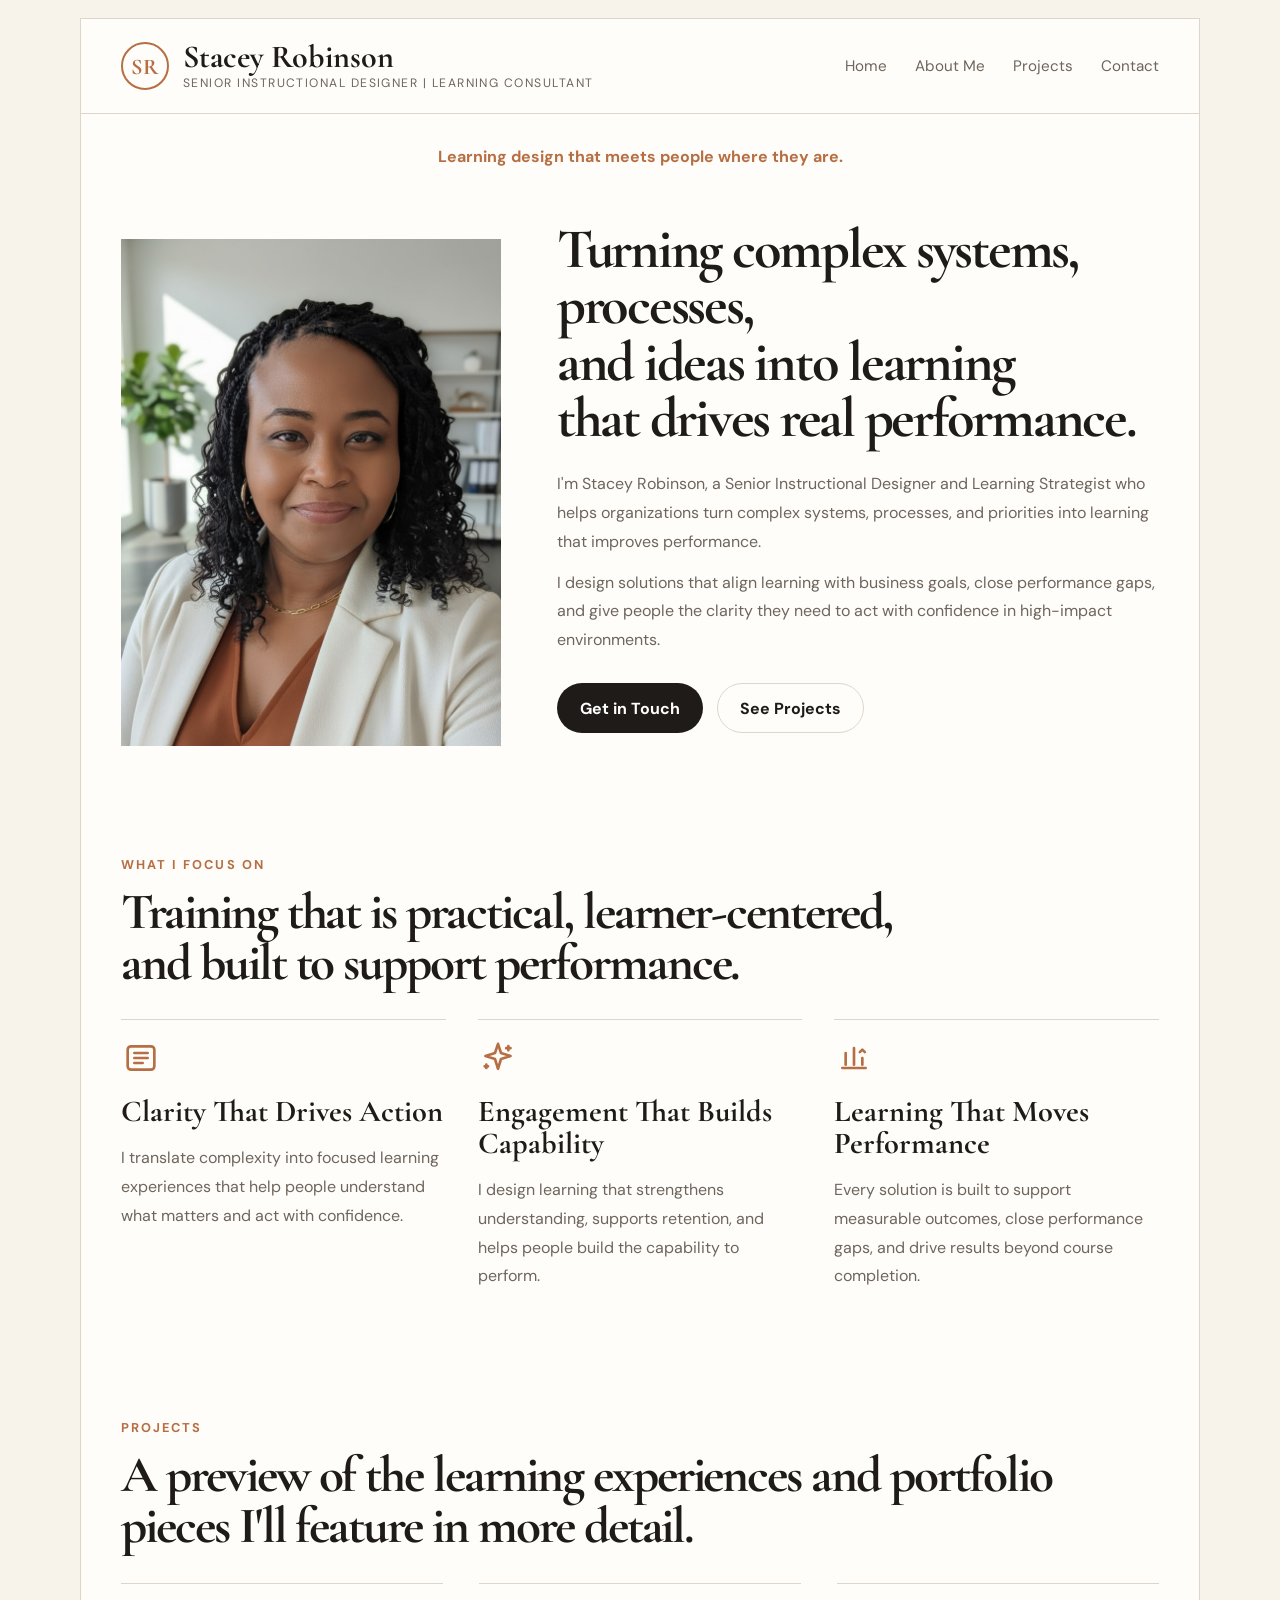
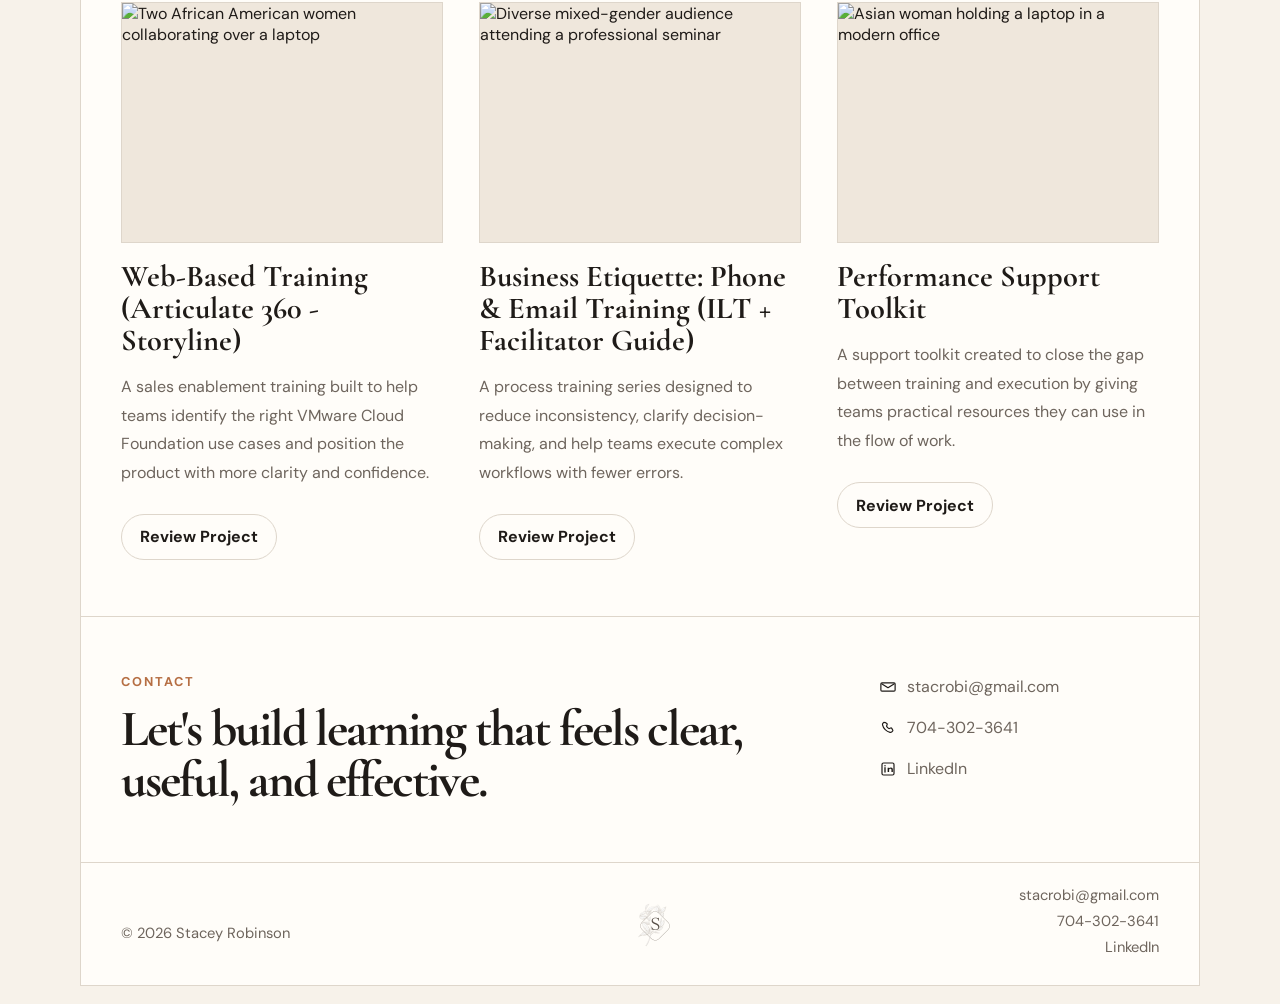
==== index.html @ fc7bc7dc "Add files via upload" ====
<!doctype html>
<html lang="en">
<head>
  <meta charset="utf-8">
  <meta name="viewport" content="width=device-width, initial-scale=1">
  <title>Stacey Robinson | Learning Designer</title>
  <meta
    name="description"
    content="Portfolio home page for Stacey Robinson, an Instructional Designer and learning consultant creating practical, engaging training experiences."
  >
  <link rel="preconnect" href="https://fonts.googleapis.com">
  <link rel="preconnect" href="https://fonts.gstatic.com" crossorigin>
  <link
    href="https://fonts.googleapis.com/css2?family=DM+Sans:wght@400;500;700&family=Cormorant+Garamond:wght@500;600;700&display=swap"
    rel="stylesheet"
  >
  <link rel="stylesheet" href="styles.css">
</head>
<body>
  <div class="page-shell">
    <header class="site-header">
      <a class="brand" href="#top" aria-label="Stacey Robinson home">
        <span class="brand-mark">SR</span>
        <span class="brand-copy">
          <span class="brand-name">Stacey Robinson</span>
          <span class="brand-role">Senior Instructional Designer | Learning Consultant</span>
        </span>
      </a>

      <button class="menu-toggle" type="button" aria-expanded="false" aria-controls="site-nav">
        Menu
      </button>

      <nav class="site-nav" id="site-nav" aria-label="Primary">
        <a href="index.html">Home</a>
        <a href="about.html">About Me</a>
        <a href="projects.html">Projects</a>
        <a href="contact.html">Contact</a>
      </nav>
    </header>

    <main id="top">
      <p class="hero-kicker">Learning design that meets people where they are.</p>

      <section class="hero" id="about">
        <div class="hero-media">
          <img src="stacey-portrait.jpg" alt="Portrait of Stacey Robinson">
        </div>

        <div class="hero-copy">
          <h1>Turning complex systems, processes,<br>and ideas into learning<br>that drives real performance.</h1>
          <p class="hero-intro">
            I'm Stacey Robinson, a Senior Instructional Designer and Learning Strategist who helps
            organizations turn complex systems, processes, and priorities into learning that improves
            performance.
          </p>
          <p class="hero-support">
            I design solutions that align learning with business goals, close performance gaps, and
            give people the clarity they need to act with confidence in high-impact environments.
          </p>

          <div class="hero-actions">
            <a class="button button-primary" href="contact.html">Get in Touch</a>
            <a class="button button-secondary" href="projects.html">See Projects</a>
          </div>
        </div>
      </section>

      <section class="focus">
        <div class="section-heading">
          <p class="eyebrow">What I Focus On</p>
          <h2>Training that is practical, learner-centered,<br>and built to support performance.</h2>
        </div>

        <div class="focus-list">
          <article>
            <span class="focus-icon" aria-hidden="true">
              <svg viewBox="0 0 24 24" focusable="false">
                <rect x="4" y="5" width="16" height="14" rx="2" fill="none" stroke="currentColor" stroke-width="1.6"/>
                <path d="M8 9h8M8 12h8M8 15h5" fill="none" stroke="currentColor" stroke-width="1.6" stroke-linecap="round"/>
              </svg>
            </span>
            <h3>Clarity That Drives Action</h3>
            <p>
              I translate complexity into focused learning experiences that help people understand what matters and act with confidence.
            </p>
          </article>

          <article>
            <span class="focus-icon" aria-hidden="true">
              <svg viewBox="0 0 24 24" focusable="false">
                <path d="M12 3.5 13.8 9l5.7 1.8-5.7 1.8-1.8 5.9-1.8-5.9-5.7-1.8L10.2 9 12 3.5Z" fill="none" stroke="currentColor" stroke-width="1.6" stroke-linejoin="round"/>
                <path d="M18.2 4.8v2.6M19.5 6.1h-2.6M5 15.9v2.1M6 17H4" fill="none" stroke="currentColor" stroke-width="1.6" stroke-linecap="round"/>
              </svg>
            </span>
            <h3>Engagement That Builds Capability</h3>
            <p>
              I design learning that strengthens understanding, supports retention, and helps people build the capability to perform.
            </p>
          </article>

          <article>
            <span class="focus-icon" aria-hidden="true">
              <svg viewBox="0 0 24 24" focusable="false">
                <path d="M5 18h14M7 16V9M12 16V6M17 16v-4" fill="none" stroke="currentColor" stroke-width="1.6" stroke-linecap="round"/>
                <path d="m15.5 8.5 1.5-1.5 1.5 1.5" fill="none" stroke="currentColor" stroke-width="1.6" stroke-linecap="round" stroke-linejoin="round"/>
              </svg>
            </span>
            <h3>Learning That Moves Performance</h3>
            <p>
              Every solution is built to support measurable outcomes, close performance gaps, and drive results beyond course completion.
            </p>
          </article>
        </div>
      </section>

      <section class="highlights" id="projects">
        <div class="section-heading">
          <p class="eyebrow">Projects</p>
          <h2>A preview of the learning experiences and portfolio pieces I'll feature in more detail.</h2>
        </div>

        <div class="highlights-grid">
          <a class="highlight-item project-card-link" href="projects.html#project-one">
            <img
              class="project-thumb-image"
              src="https://images.pexels.com/photos/7490839/pexels-photo-7490839.jpeg?auto=compress&cs=tinysrgb&w=1600"
              alt="Two African American women collaborating over a laptop"
            >
            <h3>Web-Based Training (Articulate 360 - Storyline)</h3>
            <p>A sales enablement training built to help teams identify the right VMware Cloud Foundation use cases and position the product with more clarity and confidence.</p>
            <span class="project-link-button">Review Project</span>
          </a>
          <a class="highlight-item project-card-link" href="projects.html#project-two">
            <img
              class="project-thumb-image"
              src="https://images.pexels.com/photos/33714949/pexels-photo-33714949.jpeg?auto=compress&cs=tinysrgb&w=2000"
              alt="Diverse mixed-gender audience attending a professional seminar"
            >
            <h3>Business Etiquette: Phone & Email Training (ILT + Facilitator Guide)</h3>
            <p>A process training series designed to reduce inconsistency, clarify decision-making, and help teams execute complex workflows with fewer errors.</p>
            <span class="project-link-button">Review Project</span>
          </a>
          <a class="highlight-item project-card-link" href="projects.html#project-three">
            <img
              class="project-thumb-image"
              src="https://images.pexels.com/photos/7707009/pexels-photo-7707009.jpeg?auto=compress&cs=tinysrgb&w=1600"
              alt="Asian woman holding a laptop in a modern office"
            >
            <h3>Performance Support Toolkit</h3>
            <p>A support toolkit created to close the gap between training and execution by giving teams practical resources they can use in the flow of work.</p>
            <span class="project-link-button">Review Project</span>
          </a>
        </div>
      </section>

      <section class="contact-strip" id="contact">
        <div class="contact-copy">
          <p class="eyebrow">Contact</p>
          <h2>Let's build learning that feels clear, useful, and effective.</h2>
        </div>

        <div class="contact-details">
          <a href="mailto:stacrobi@gmail.com">
            <span class="contact-icon" aria-hidden="true">
              <svg viewBox="0 0 24 24" focusable="false">
                <path d="M4 6.5h16a1.5 1.5 0 0 1 1.5 1.5v8A1.5 1.5 0 0 1 20 17.5H4A1.5 1.5 0 0 1 2.5 16V8A1.5 1.5 0 0 1 4 6.5Z" fill="none" stroke="currentColor" stroke-width="1.6"/>
                <path d="m4 8 8 5 8-5" fill="none" stroke="currentColor" stroke-width="1.6" stroke-linecap="round" stroke-linejoin="round"/>
              </svg>
            </span>
            <span>stacrobi@gmail.com</span>
          </a>
          <a href="tel:7043023641">
            <span class="contact-icon" aria-hidden="true">
              <svg viewBox="0 0 24 24" focusable="false">
                <path d="M6.8 4.8c.4-.4 1-.5 1.5-.2l2.1 1.3c.5.3.7.9.5 1.4l-.7 1.8a1 1 0 0 0 .2 1c.7.9 1.5 1.7 2.4 2.4a1 1 0 0 0 1 .2l1.8-.7c.5-.2 1.1 0 1.4.5l1.3 2.1c.3.5.2 1.1-.2 1.5l-1 1c-.6.6-1.5.9-2.4.7-2.3-.5-4.5-1.7-6.4-3.6s-3.1-4.1-3.6-6.4c-.2-.9.1-1.8.7-2.4l1-1Z" fill="none" stroke="currentColor" stroke-width="1.6" stroke-linecap="round" stroke-linejoin="round"/>
              </svg>
            </span>
            <span>704-302-3641</span>
          </a>
          <a href="https://www.linkedin.com/in/stacrobi/" target="_blank" rel="noreferrer">
            <span class="contact-icon" aria-hidden="true">
              <svg viewBox="0 0 24 24" focusable="false">
                <rect x="4" y="4" width="16" height="16" rx="2" fill="none" stroke="currentColor" stroke-width="1.6"/>
                <path d="M8 10.2V16" fill="none" stroke="currentColor" stroke-width="1.8" stroke-linecap="round"/>
                <circle cx="8" cy="7.8" r="1" fill="currentColor"/>
                <path d="M11.5 16v-5.8h2.2v.8c.5-.6 1.2-1 2.2-1 1.8 0 2.6 1.2 2.6 3V16h-1.9v-2.7c0-1-.4-1.7-1.4-1.7s-1.7.7-1.7 1.9V16h-2Z" fill="currentColor"/>
              </svg>
            </span>
            <span>LinkedIn</span>
          </a>
        </div>
      </section>
    </main>

    <footer class="site-footer">
      <p>&copy; 2026 Stacey Robinson</p>
      <img class="footer-logo" src="stacey-botanical-logo.png" alt="Stacey Robinson botanical logo">
      <div class="footer-contact">
        <a href="mailto:stacrobi@gmail.com">stacrobi@gmail.com</a>
        <a href="tel:7043023641">704-302-3641</a>
        <a href="https://www.linkedin.com/in/stacrobi/" target="_blank" rel="noreferrer">LinkedIn</a>
      </div>
    </footer>
  </div>

  <script src="script.js"></script>
</body>
</html>
---- styles.css ----
:root {
  --bg: #f7f2ea;
  --surface: #fffdf9;
  --text: #1f1b18;
  --muted: #6e655d;
  --line: #ded6cb;
  --accent: #b66f44;
  --max-width: 1120px;
}

*,
*::before,
*::after {
  box-sizing: border-box;
}

html {
  scroll-behavior: smooth;
}

body {
  margin: 0;
  background: var(--bg);
  color: var(--text);
  font-family: "DM Sans", sans-serif;
}

img {
  display: block;
  max-width: 100%;
}

a {
  color: inherit;
  text-decoration: none;
}

.page-shell {
  width: min(calc(100% - 32px), var(--max-width));
  margin: 18px auto;
  padding: 0 0 28px;
  background: var(--surface);
  border: 1px solid var(--line);
}

.site-header,
.hero,
.hero-kicker,
.about-page-hero,
.about-story,
.about-credentials,
.skills-expertise,
.career-timeline,
.contact-page-hero,
.contact-page-grid,
.projects-hero,
.project-detail,
.focus,
.highlights,
.contact-strip,
.site-footer {
  padding-left: 40px;
  padding-right: 40px;
}

.site-header {
  display: flex;
  align-items: center;
  justify-content: space-between;
  gap: 24px;
  padding-top: 22px;
  padding-bottom: 22px;
  border-bottom: 1px solid var(--line);
}

.brand {
  display: inline-flex;
  align-items: center;
  gap: 14px;
}

.brand-mark {
  display: grid;
  place-items: center;
  width: 48px;
  height: 48px;
  border: 2px solid var(--accent);
  border-radius: 50%;
  color: var(--accent);
  font-family: "Cormorant Garamond", serif;
  font-size: 1.4rem;
  font-weight: 700;
}

.brand-copy {
  display: flex;
  flex-direction: column;
  gap: 2px;
}

.brand-name {
  font-family: "Cormorant Garamond", serif;
  font-size: 2rem;
  font-weight: 700;
  line-height: 1;
}

.brand-role {
  font-size: 0.76rem;
  letter-spacing: 0.12em;
  text-transform: uppercase;
  color: var(--muted);
}

.site-nav {
  display: flex;
  gap: 28px;
  align-items: center;
  font-size: 0.95rem;
}

.site-nav a {
  color: var(--muted);
}

.site-nav a:hover,
.site-nav a:focus-visible {
  color: var(--text);
}

.menu-toggle {
  display: none;
  border: 1px solid var(--line);
  background: transparent;
  padding: 10px 14px;
  font: inherit;
  cursor: pointer;
}

.hero {
  display: grid;
  grid-template-columns: 380px minmax(0, 1.2fr);
  gap: 56px;
  align-items: start;
  padding-top: 54px;
  padding-bottom: 54px;
}

.hero-media img {
  width: 100%;
  aspect-ratio: 3 / 4;
  object-fit: cover;
}

.hero-media {
  padding-top: 18px;
}

.eyebrow {
  margin: 0 0 14px;
  color: var(--accent);
  font-size: 0.8rem;
  font-weight: 700;
  letter-spacing: 0.16em;
  text-transform: uppercase;
}

.hero-kicker {
  margin: 32px 0 0;
  text-align: center;
  color: var(--accent);
  font-weight: 700;
}

.hero .eyebrow {
  text-align: center;
}

.hero h1,
.section-heading h2,
.contact-copy h2 {
  margin: 0;
  font-family: "Cormorant Garamond", serif;
  font-size: clamp(2.8rem, 4.4vw, 4.6rem);
  line-height: 1;
  letter-spacing: -0.04em;
}

.hero-intro,
.hero-support,
.focus-list p,
.highlight-item p,
.contact-details a {
  font-size: 1rem;
  line-height: 1.8;
  color: var(--muted);
}

.hero-intro {
  margin: 24px 0 12px;
  max-width: 58ch;
}

.hero-support {
  margin: 0;
  max-width: 58ch;
}

.hero-actions {
  display: flex;
  flex-wrap: wrap;
  gap: 14px;
  margin-top: 28px;
}

.button {
  display: inline-flex;
  align-items: center;
  justify-content: center;
  min-height: 50px;
  padding: 0 22px;
  border: 1px solid transparent;
  border-radius: 999px;
  font-weight: 700;
}

.button-primary {
  background: var(--text);
  color: #fff;
}

.button-secondary {
  background: transparent;
  border-color: var(--line);
}

.focus,
.highlights,
.contact-strip {
  padding-top: 56px;
  padding-bottom: 56px;
}

.section-heading {
  max-width: none;
  margin-bottom: 30px;
}

.section-heading h2,
.contact-copy h2 {
  font-size: clamp(2.2rem, 4vw, 3.8rem);
}

.focus-list {
  display: grid;
  grid-template-columns: repeat(3, minmax(0, 1fr));
  gap: 32px;
}

.focus-list article,
.highlight-item {
  padding-top: 18px;
  border-top: 1px solid var(--line);
}

.project-card-link {
  display: block;
  transition: transform 180ms ease, color 180ms ease;
}

.project-card-link:hover,
.project-card-link:focus-visible {
  transform: translateY(-4px);
}

.focus-icon {
  display: inline-flex;
  width: 40px;
  height: 40px;
  margin: 0 auto 18px;
  color: var(--accent);
}

.focus-icon svg {
  width: 100%;
  height: 100%;
}

.focus-list h3,
.highlight-item h3 {
  margin: 0 0 12px;
  font-family: "Cormorant Garamond", serif;
  font-size: 1.9rem;
  line-height: 1.05;
}

.highlights-grid {
  display: grid;
  grid-template-columns: repeat(3, minmax(0, 1fr));
  gap: 28px 36px;
}

.project-thumb-image {
  width: 100%;
  aspect-ratio: 4 / 3;
  margin-bottom: 18px;
  border: 1px solid var(--line);
  object-fit: cover;
  background: #efe7dc;
}

.project-link-button,
.project-review-button {
  display: inline-flex;
  align-items: center;
  justify-content: center;
  min-height: 46px;
  margin-top: 10px;
  padding: 0 18px;
  border: 1px solid var(--line);
  border-radius: 999px;
  background: transparent;
  color: var(--text);
  font-weight: 700;
  transition: background-color 180ms ease, color 180ms ease, border-color 180ms ease, transform 180ms ease;
}

.project-card-link:hover .project-link-button,
.project-card-link:focus-visible .project-link-button {
  border-color: var(--text);
  background: var(--text);
  color: #fff;
  transform: translateY(-1px);
}

.contact-strip {
  display: grid;
  grid-template-columns: minmax(0, 1fr) 280px;
  gap: 32px;
  border-top: 1px solid var(--line);
}

.contact-page-hero {
  padding-top: 42px;
  padding-bottom: 12px;
}

.contact-page-hero h1 {
  margin: 0;
  font-family: "Cormorant Garamond", serif;
  font-size: clamp(2.7rem, 4.6vw, 4.2rem);
  line-height: 0.98;
  letter-spacing: -0.04em;
}

.contact-page-grid {
  display: grid;
  grid-template-columns: 220px minmax(0, 1fr);
  gap: 40px;
  padding-top: 12px;
  padding-bottom: 64px;
}

.contact-page-sidebar {
  display: grid;
  align-content: start;
  gap: 26px;
  padding-top: 10px;
}

.contact-sidebar-block {
  display: grid;
  gap: 6px;
}

.contact-sidebar-label {
  margin: 0 0 2px;
  color: var(--text);
  font-size: 0.76rem;
  font-weight: 700;
  letter-spacing: 0.16em;
  text-transform: uppercase;
}

.contact-sidebar-block a,
.contact-sidebar-block p {
  margin: 0;
  color: var(--muted);
  font-size: 0.95rem;
  line-height: 1.7;
}

.contact-form-panel {
  display: grid;
  gap: 26px;
  padding: 58px 62px;
  background: rgba(255, 255, 255, 0.34);
  border: 1px solid rgba(222, 214, 203, 0.55);
}

.contact-form-field {
  display: grid;
  gap: 12px;
}

.contact-form-field span {
  color: var(--muted);
  font-size: 0.95rem;
}

.contact-form-field input,
.contact-form-field textarea {
  width: 100%;
  border: 0;
  border-bottom: 1px solid var(--line);
  background: transparent;
  padding: 0 0 12px;
  color: var(--text);
  font: inherit;
}

.contact-form-field input:focus,
.contact-form-field textarea:focus {
  outline: none;
  border-bottom-color: var(--text);
}

.contact-form-field textarea {
  resize: vertical;
  min-height: 120px;
}

.contact-form-actions {
  display: flex;
  align-items: center;
  gap: 20px;
  flex-wrap: wrap;
}

.about-page-hero {
  display: grid;
  grid-template-columns: minmax(320px, 430px) minmax(0, 1fr);
  gap: 0;
  align-items: center;
  padding-top: 56px;
  padding-bottom: 56px;
}

.about-page-image {
  position: relative;
  z-index: 1;
}

.about-page-image img {
  width: 100%;
  aspect-ratio: 4 / 5;
  object-fit: cover;
}

.about-page-card {
  position: relative;
  z-index: 2;
  margin-left: -48px;
  padding: 48px 56px;
  background: rgba(255, 253, 249, 0.92);
  border: 1px solid rgba(222, 214, 203, 0.8);
  box-shadow: 0 20px 40px rgba(60, 47, 34, 0.06);
}

.about-page-logo {
  display: block;
  width: 100%;
  height: auto;
}

.about-page-logo-wrap {
  position: absolute;
  top: -58px;
  right: -18px;
  width: 196px;
  pointer-events: none;
}

.about-page-card h1 {
  margin: 0 0 18px;
  font-family: "Cormorant Garamond", serif;
  font-size: clamp(3rem, 5vw, 4.7rem);
  line-height: 0.95;
  letter-spacing: -0.04em;
}

.about-page-card p,
.about-story-grid p,
.about-credential p {
  font-size: 1rem;
  line-height: 1.85;
  color: var(--muted);
}

.about-page-card p {
  max-width: 60ch;
  margin: 0 0 18px;
}

.about-page-card .button {
  margin-top: 10px;
}

.about-story {
  padding-top: 18px;
  padding-bottom: 48px;
}

.about-story-grid {
  display: grid;
  grid-template-columns: repeat(3, minmax(0, 1fr));
  gap: 32px;
}

.about-story-grid p,
.about-credential p {
  margin: 0;
}

.about-credentials {
  display: grid;
  grid-template-columns: repeat(3, minmax(0, 1fr));
  gap: 28px 36px;
  padding-top: 0;
  padding-bottom: 56px;
}

.skills-expertise {
  padding-top: 18px;
  padding-bottom: 64px;
}

.section-heading-centered {
  text-align: center;
  margin-left: auto;
  margin-right: auto;
}

.skills-grid {
  display: grid;
  grid-template-columns: repeat(3, minmax(0, 1fr));
  gap: 20px 56px;
  max-width: 980px;
  margin: 0 auto;
}

.skills-column p {
  margin: 0;
  padding: 16px 0;
  border-top: 1px solid var(--line);
  color: var(--text);
  font-size: 0.92rem;
  font-weight: 700;
  letter-spacing: 0.12em;
  text-transform: uppercase;
  text-align: center;
}

.skills-column p:last-child {
  border-bottom: 1px solid var(--line);
}

.technical-tools {
  display: flex;
  flex-wrap: wrap;
  gap: 12px;
  max-width: 980px;
  margin: 28px auto 0;
}

.technical-skills-heading {
  margin-top: 34px;
  margin-bottom: 0;
}

.technical-tools p {
  margin: 0;
  padding: 10px 14px;
  border: 1px solid var(--line);
  color: var(--muted);
  font-size: 0.88rem;
  line-height: 1.4;
  background: rgba(255, 255, 255, 0.32);
}

.career-timeline {
  padding-top: 8px;
  padding-bottom: 72px;
}

.career-timeline-intro {
  max-width: none;
  margin-bottom: 34px;
}

.career-timeline-intro h2 {
  margin: 0 0 18px;
  font-family: "Cormorant Garamond", serif;
  font-size: clamp(2.6rem, 4vw, 4rem);
  line-height: 0.98;
  letter-spacing: -0.04em;
}

.career-timeline-intro p:last-child {
  margin: 0;
  max-width: 100%;
  font-size: 1rem;
  line-height: 1.85;
  color: var(--muted);
}

.timeline {
  position: relative;
  display: grid;
  gap: 0;
  padding: 10px 0;
  align-items: start;
}

.timeline::before {
  content: "";
  position: absolute;
  top: 0;
  bottom: 0;
  left: 50%;
  width: 1px;
  background: var(--line);
  transform: translateX(-50%);
}

.timeline-item {
  position: relative;
  width: calc(50% - 8px);
}

.timeline-item + .timeline-item {
  margin-top: -150px;
}

.timeline-item::after {
  content: "";
  position: absolute;
  top: 20px;
  width: 26px;
  height: 1px;
  background: var(--line);
}

.timeline-item-left {
  justify-self: start;
}

.timeline-item-left::after {
  right: -8px;
}

.timeline-item-right {
  justify-self: end;
}

.timeline-item-right::after {
  left: -8px;
}

.timeline-content {
  max-width: 420px;
}

.timeline-item-right .timeline-content {
  margin-left: 12px;
}

.timeline-item-left .timeline-content {
  margin-right: 12px;
}

.timeline-year {
  margin: 0 0 12px;
  color: var(--accent);
  font-size: 0.78rem;
  font-weight: 700;
  letter-spacing: 0.16em;
  text-transform: uppercase;
}

.timeline-image {
  width: 100%;
  max-width: 250px;
  margin: 0 0 18px;
  border: 1px solid var(--line);
  object-fit: cover;
  background: #efe7dc;
}

.timeline-content h3 {
  margin: 0 0 12px;
  font-family: "Cormorant Garamond", serif;
  font-size: 2rem;
  line-height: 1.06;
}

.timeline-content p:last-child {
  margin: 0;
  font-size: 1rem;
  line-height: 1.85;
  color: var(--muted);
}

.about-credential {
  padding-top: 18px;
  border-top: 1px solid var(--line);
}

.about-credential-icon {
  display: inline-flex;
  width: 42px;
  height: 42px;
  margin-bottom: 16px;
  color: var(--accent);
}

.about-credential-icon svg {
  width: 100%;
  height: 100%;
}

.about-credential-icon-image {
  width: 112%;
  height: 112%;
  object-fit: contain;
  filter: brightness(0) saturate(100%) invert(48%) sepia(20%) saturate(1155%) hue-rotate(338deg) brightness(91%) contrast(89%);
}

.about-credential h3 {
  margin: 0 0 14px;
  font-family: "Cormorant Garamond", serif;
  font-size: 2rem;
  line-height: 1.06;
}

.about-credential .eyebrow {
  color: var(--accent);
  font-weight: 700;
}

.contact-details {
  display: grid;
  align-content: start;
  gap: 12px;
}

.contact-details a {
  display: inline-flex;
  align-items: center;
  gap: 10px;
}

.contact-icon {
  display: inline-flex;
  width: 18px;
  height: 18px;
  color: var(--text);
  flex: 0 0 auto;
}

.contact-icon svg {
  width: 100%;
  height: 100%;
}

.project-thumb {
  display: grid;
  place-items: center;
  aspect-ratio: 4 / 3;
  margin-bottom: 18px;
  border: 1px solid var(--line);
  background:
    linear-gradient(135deg, #f5eee6 0%, #efe4d7 100%);
  color: var(--muted);
  font-size: 0.85rem;
  font-weight: 700;
  letter-spacing: 0.08em;
  text-transform: uppercase;
}

.projects-hero {
  padding-top: 42px;
  padding-bottom: 24px;
}

.projects-hero h1 {
  margin: 0;
  font-family: "Cormorant Garamond", serif;
  font-size: clamp(2.9rem, 5vw, 5rem);
  line-height: 1;
  letter-spacing: -0.04em;
}

.projects-intro,
.project-detail-copy p,
.project-meta {
  max-width: none;
  font-size: 1.05rem;
  line-height: 1.8;
  color: var(--muted);
}

.projects-intro {
  width: 100%;
}

.project-detail {
  display: grid;
  grid-template-columns: minmax(300px, 420px) minmax(0, 1fr);
  gap: 48px;
  align-items: start;
  padding-top: 40px;
  padding-bottom: 40px;
  border-top: 1px solid var(--line);
}

.project-detail-media img {
  width: 100%;
  border: 1px solid var(--line);
  aspect-ratio: 4 / 3;
  object-fit: cover;
  background: #efe7dc;
}

.project-detail-copy h2 {
  margin: 0 0 16px;
  font-family: "Cormorant Garamond", serif;
  font-size: clamp(2.2rem, 4vw, 3.5rem);
  line-height: 1;
}

.project-detail-copy .eyebrow {
  color: var(--accent);
}

.project-detail-copy p {
  margin: 0 0 18px;
}

.project-review-button {
  margin-top: 18px;
}

.project-review-button:hover,
.project-review-button:focus-visible {
  border-color: var(--text);
  background: var(--text);
  color: #fff;
  transform: translateY(-1px);
}

.project-meta {
  margin: 0;
  padding-left: 20px;
}

.project-meta li + li {
  margin-top: 6px;
}

.site-footer {
  display: flex;
  align-items: end;
  justify-content: space-between;
  gap: 24px;
  padding-top: 22px;
  border-top: 1px solid var(--line);
  color: var(--muted);
  font-size: 0.92rem;
}

.footer-contact {
  display: grid;
  justify-items: end;
  gap: 6px;
  text-align: right;
}

.footer-logo {
  width: 96px;
  height: auto;
  justify-self: center;
}

.footer-contact a {
  color: var(--muted);
}

.footer-contact a:hover,
.footer-contact a:focus-visible {
  color: var(--text);
}

@media (max-width: 900px) {
  .hero,
  .about-page-hero,
  .about-story-grid,
  .about-credentials,
  .skills-grid,
  .timeline,
  .contact-page-grid,
  .project-detail,
  .focus-list,
  .highlights-grid,
  .contact-strip {
    grid-template-columns: 1fr;
  }

  .hero {
    gap: 32px;
  }

  .hero-media,
  .project-detail-media {
    max-width: 420px;
  }

  .about-page-card {
    margin-left: 0;
    margin-top: -24px;
    padding: 32px;
  }

  .about-page-logo-wrap {
    top: -14px;
    right: 8px;
    width: 144px;
  }

  .timeline::before {
    left: 0;
    transform: none;
  }

  .timeline-item {
    width: calc(100% - 28px);
    justify-self: end;
  }

  .timeline-item + .timeline-item {
    margin-top: 0;
  }

  .timeline-content,
  .timeline-item-right .timeline-content,
  .timeline-item-left .timeline-content {
    max-width: none;
    margin-left: 0;
    margin-right: 0;
  }

  .timeline-item::after,
  .timeline-item-left::after,
  .timeline-item-right::after {
    left: -28px;
    right: auto;
  }

  .contact-form-panel {
    padding: 34px 28px;
  }
}

@media (max-width: 760px) {
  .page-shell {
    width: min(calc(100% - 20px), var(--max-width));
  }

  .site-header,
  .hero,
  .about-page-hero,
  .about-story,
  .about-credentials,
  .skills-expertise,
  .career-timeline,
  .contact-page-hero,
  .contact-page-grid,
  .projects-hero,
  .project-detail,
  .focus,
  .highlights,
  .contact-strip,
  .site-footer {
    padding-left: 20px;
    padding-right: 20px;
  }

  .site-header {
    flex-wrap: wrap;
    align-items: flex-start;
  }

  .menu-toggle {
    display: inline-flex;
  }

  .site-nav {
    display: none;
    width: 100%;
    flex-direction: column;
    align-items: flex-start;
    gap: 12px;
    padding-top: 10px;
  }

  .site-nav.is-open {
    display: flex;
  }

  .brand-name {
    font-size: 1.6rem;
  }

  .site-footer {
    flex-direction: column;
    align-items: flex-start;
  }

  .footer-logo {
    align-self: center;
  }

  .footer-contact {
    justify-items: start;
    text-align: left;
  }
}
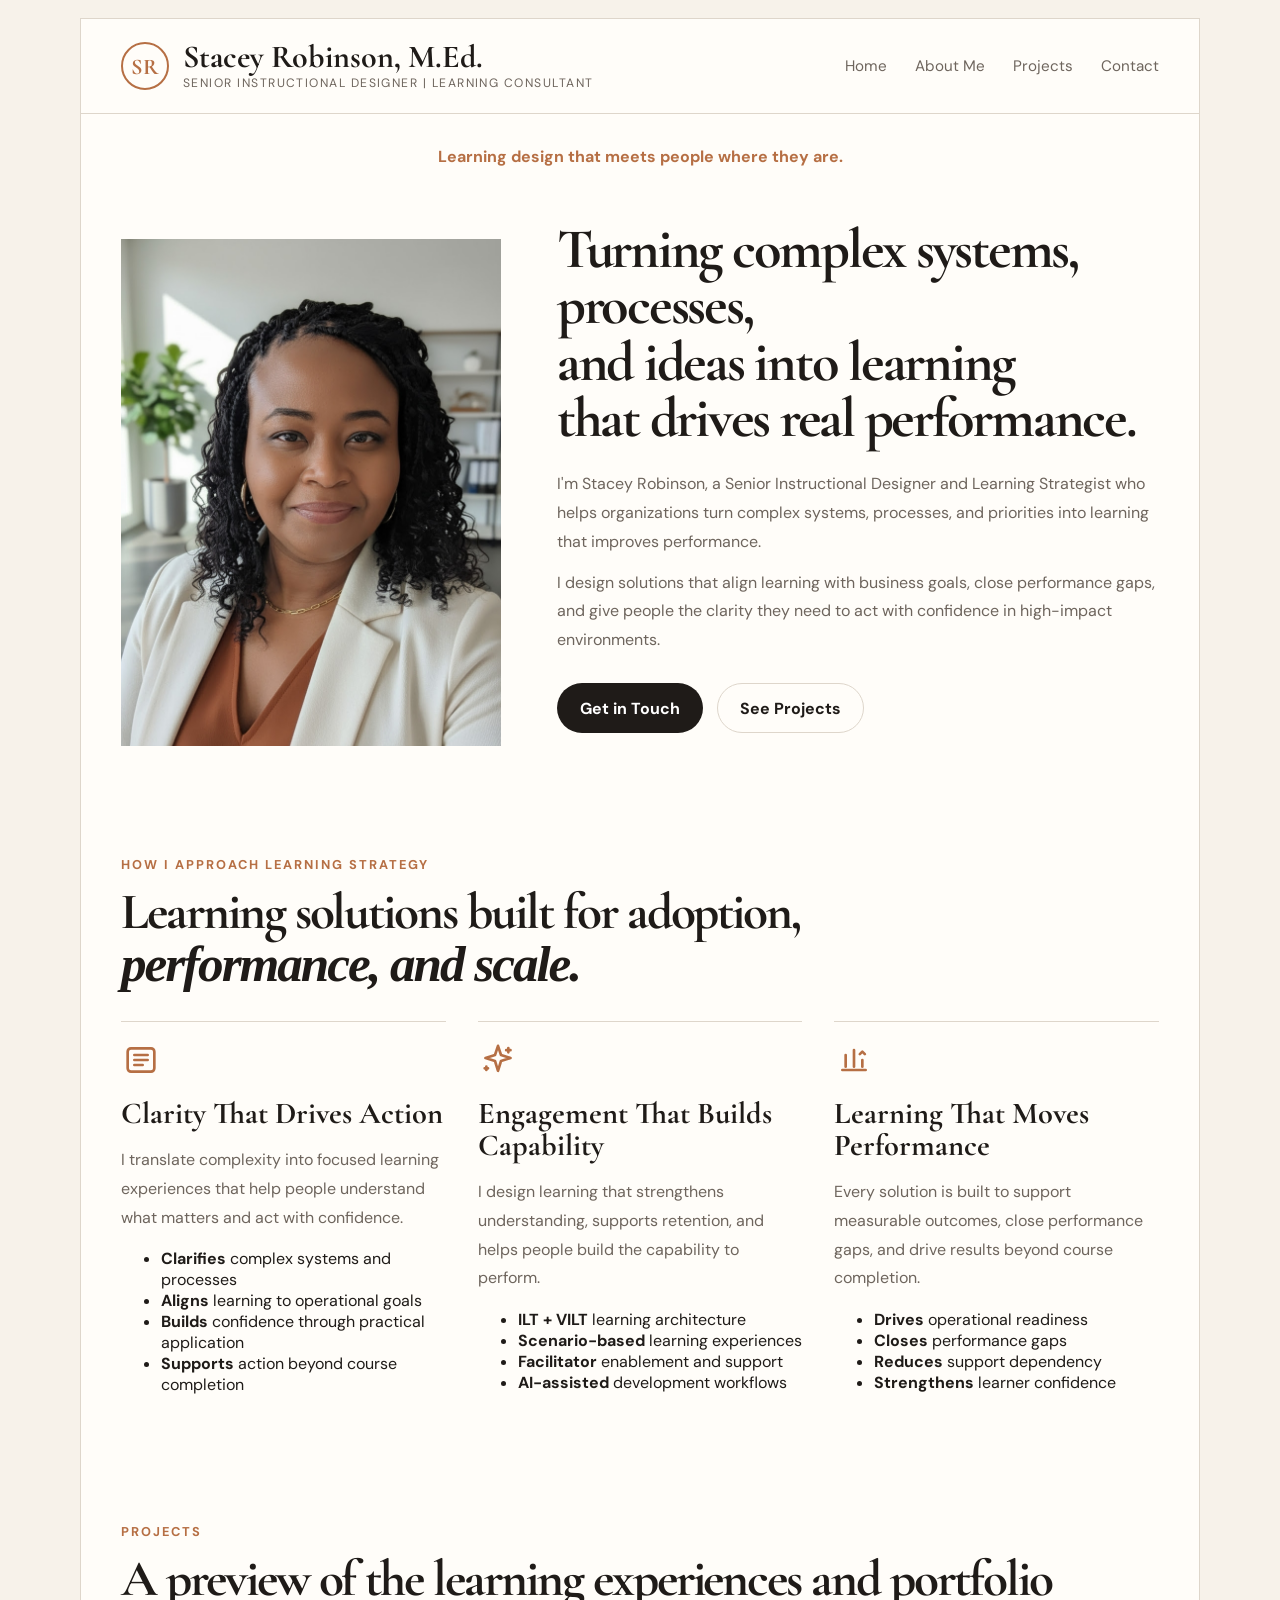
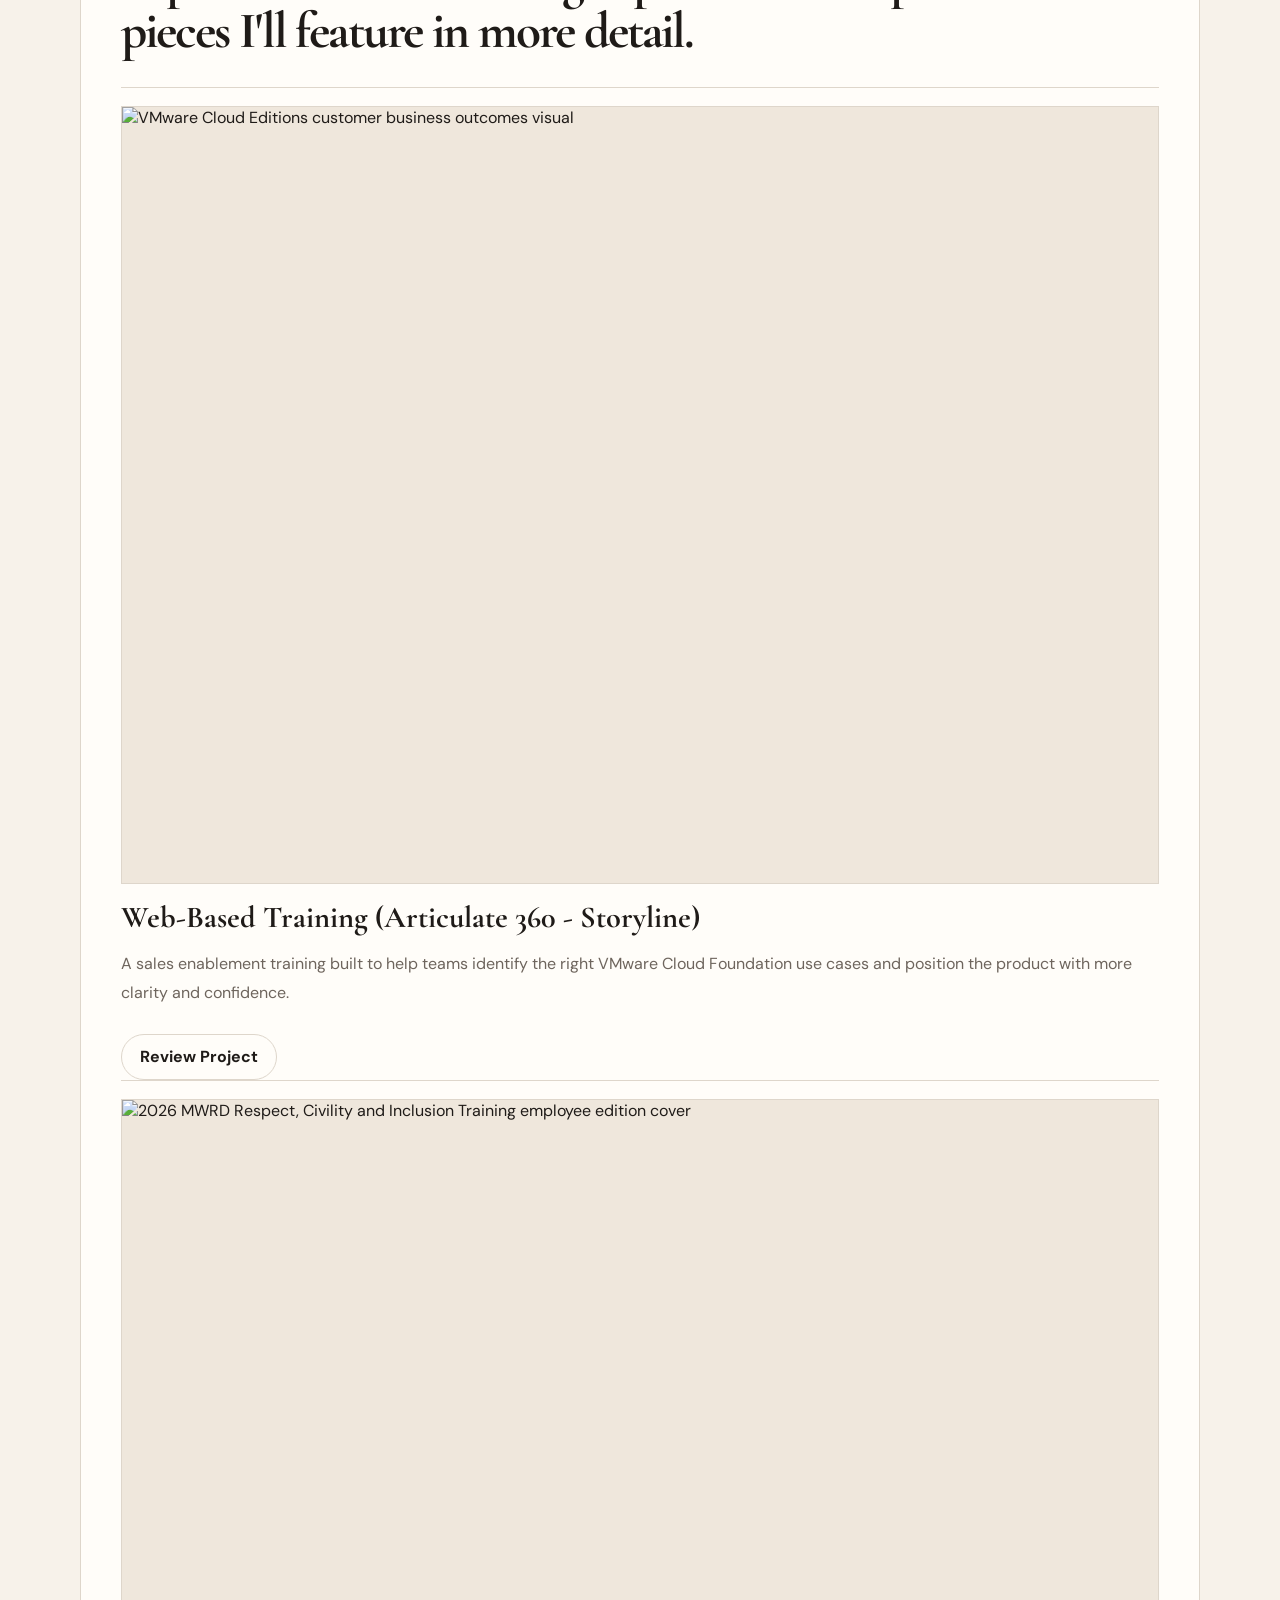
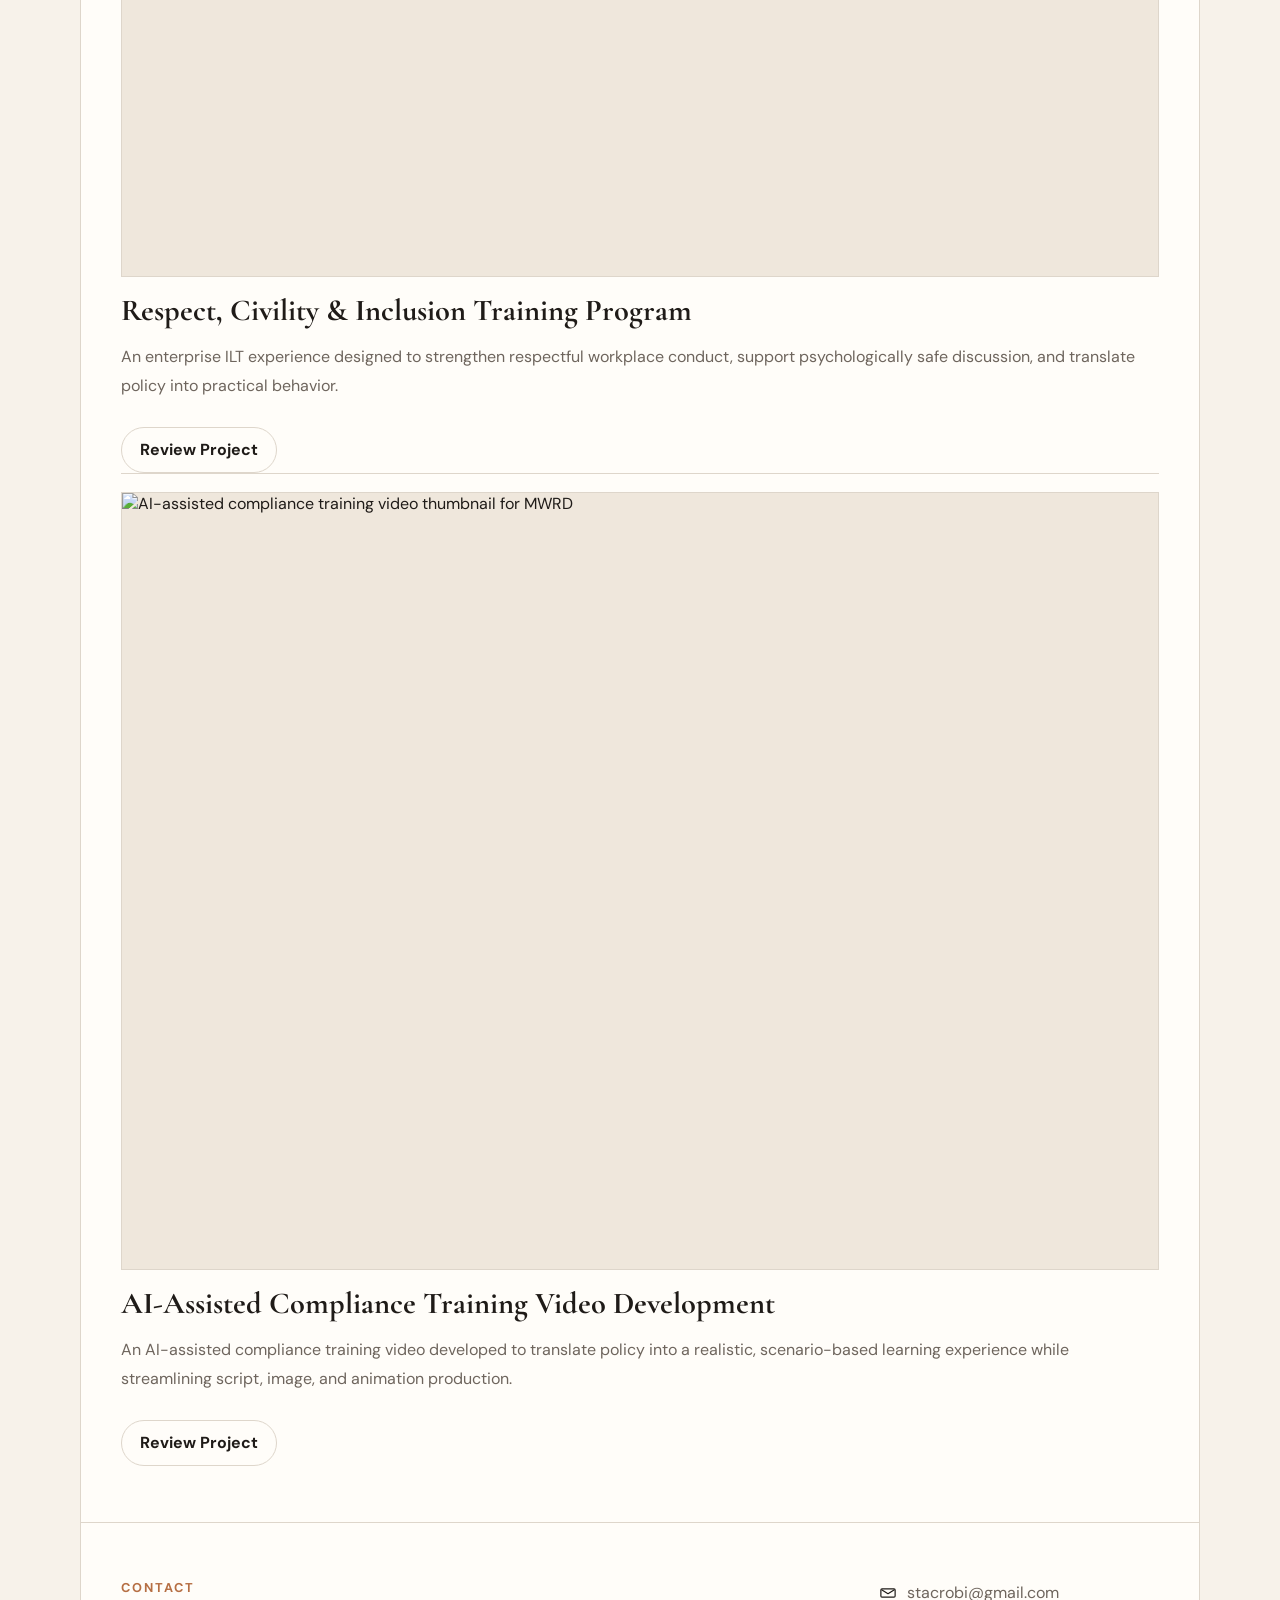
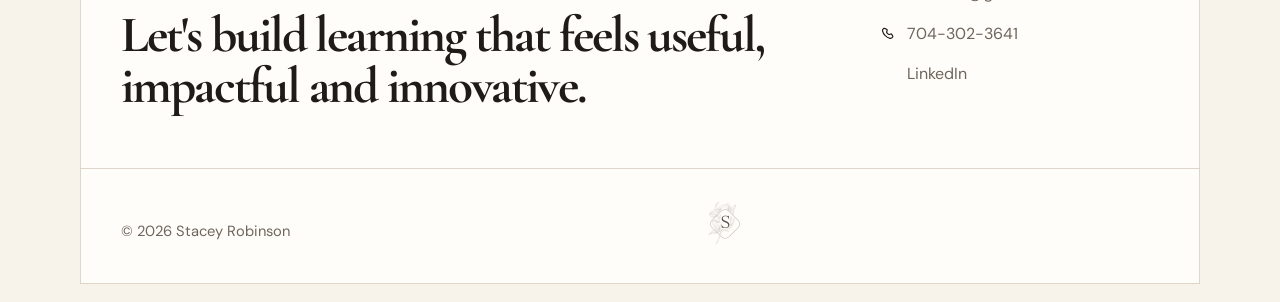
==== commit 9548e0ea: "Add files via upload" ====
--- a/index.html
+++ b/index.html
@@ -22,7 +22,7 @@
       <a class="brand" href="#top" aria-label="Stacey Robinson home">
         <span class="brand-mark">SR</span>
         <span class="brand-copy">
-          <span class="brand-name">Stacey Robinson</span>
+          <span class="brand-name">Stacey Robinson, M.Ed.</span>
           <span class="brand-role">Senior Instructional Designer | Learning Consultant</span>
         </span>
       </a>
@@ -68,48 +68,72 @@
 
       <section class="focus">
         <div class="section-heading">
-          <p class="eyebrow">What I Focus On</p>
-          <h2>Training that is practical, learner-centered,<br>and built to support performance.</h2>
+          <p class="eyebrow">How I Approach Learning Strategy</p>
+          <h2>Learning solutions built for adoption,<br><em>performance, and scale.</em></h2>
         </div>
 
         <div class="focus-list">
           <article>
-            <span class="focus-icon" aria-hidden="true">
-              <svg viewBox="0 0 24 24" focusable="false">
-                <rect x="4" y="5" width="16" height="14" rx="2" fill="none" stroke="currentColor" stroke-width="1.6"/>
-                <path d="M8 9h8M8 12h8M8 15h5" fill="none" stroke="currentColor" stroke-width="1.6" stroke-linecap="round"/>
-              </svg>
-            </span>
-            <h3>Clarity That Drives Action</h3>
+            <div class="focus-card-heading">
+              <span class="focus-icon" aria-hidden="true">
+                <svg viewBox="0 0 24 24" focusable="false">
+                  <rect x="4" y="5" width="16" height="14" rx="2" fill="none" stroke="currentColor" stroke-width="1.6"/>
+                  <path d="M8 9h8M8 12h8M8 15h5" fill="none" stroke="currentColor" stroke-width="1.6" stroke-linecap="round"/>
+                </svg>
+              </span>
+              <h3>Clarity That Drives Action</h3>
+            </div>
             <p>
               I translate complexity into focused learning experiences that help people understand what matters and act with confidence.
             </p>
+            <ul class="focus-proof-list">
+              <li><strong>Clarifies</strong> complex systems and processes</li>
+              <li><strong>Aligns</strong> learning to operational goals</li>
+              <li><strong>Builds</strong> confidence through practical application</li>
+              <li><strong>Supports</strong> action beyond course completion</li>
+            </ul>
           </article>
 
           <article>
-            <span class="focus-icon" aria-hidden="true">
-              <svg viewBox="0 0 24 24" focusable="false">
-                <path d="M12 3.5 13.8 9l5.7 1.8-5.7 1.8-1.8 5.9-1.8-5.9-5.7-1.8L10.2 9 12 3.5Z" fill="none" stroke="currentColor" stroke-width="1.6" stroke-linejoin="round"/>
-                <path d="M18.2 4.8v2.6M19.5 6.1h-2.6M5 15.9v2.1M6 17H4" fill="none" stroke="currentColor" stroke-width="1.6" stroke-linecap="round"/>
-              </svg>
-            </span>
-            <h3>Engagement That Builds Capability</h3>
+            <div class="focus-card-heading">
+              <span class="focus-icon" aria-hidden="true">
+                <svg viewBox="0 0 24 24" focusable="false">
+                  <path d="M12 3.5 13.8 9l5.7 1.8-5.7 1.8-1.8 5.9-1.8-5.9-5.7-1.8L10.2 9 12 3.5Z" fill="none" stroke="currentColor" stroke-width="1.6" stroke-linejoin="round"/>
+                  <path d="M18.2 4.8v2.6M19.5 6.1h-2.6M5 15.9v2.1M6 17H4" fill="none" stroke="currentColor" stroke-width="1.6" stroke-linecap="round"/>
+                </svg>
+              </span>
+              <h3>Engagement That Builds Capability</h3>
+            </div>
             <p>
               I design learning that strengthens understanding, supports retention, and helps people build the capability to perform.
             </p>
+            <ul class="focus-proof-list">
+              <li><strong>ILT + VILT</strong> learning architecture</li>
+              <li><strong>Scenario-based</strong> learning experiences</li>
+              <li><strong>Facilitator</strong> enablement and support</li>
+              <li><strong>AI-assisted</strong> development workflows</li>
+            </ul>
           </article>
 
           <article>
-            <span class="focus-icon" aria-hidden="true">
-              <svg viewBox="0 0 24 24" focusable="false">
-                <path d="M5 18h14M7 16V9M12 16V6M17 16v-4" fill="none" stroke="currentColor" stroke-width="1.6" stroke-linecap="round"/>
-                <path d="m15.5 8.5 1.5-1.5 1.5 1.5" fill="none" stroke="currentColor" stroke-width="1.6" stroke-linecap="round" stroke-linejoin="round"/>
-              </svg>
-            </span>
-            <h3>Learning That Moves Performance</h3>
+            <div class="focus-card-heading">
+              <span class="focus-icon" aria-hidden="true">
+                <svg viewBox="0 0 24 24" focusable="false">
+                  <path d="M5 18h14M7 16V9M12 16V6M17 16v-4" fill="none" stroke="currentColor" stroke-width="1.6" stroke-linecap="round"/>
+                  <path d="m15.5 8.5 1.5-1.5 1.5 1.5" fill="none" stroke="currentColor" stroke-width="1.6" stroke-linecap="round" stroke-linejoin="round"/>
+                </svg>
+              </span>
+              <h3>Learning That Moves Performance</h3>
+            </div>
             <p>
               Every solution is built to support measurable outcomes, close performance gaps, and drive results beyond course completion.
             </p>
+            <ul class="focus-proof-list">
+              <li><strong>Drives</strong> operational readiness</li>
+              <li><strong>Closes</strong> performance gaps</li>
+              <li><strong>Reduces</strong> support dependency</li>
+              <li><strong>Strengthens</strong> learner confidence</li>
+            </ul>
           </article>
         </div>
       </section>
@@ -120,44 +144,47 @@
           <h2>A preview of the learning experiences and portfolio pieces I'll feature in more detail.</h2>
         </div>
 
-        <div class="highlights-grid">
-          <a class="highlight-item project-card-link" href="projects.html#project-one">
-            <img
-              class="project-thumb-image"
-              src="https://images.pexels.com/photos/7490839/pexels-photo-7490839.jpeg?auto=compress&cs=tinysrgb&w=1600"
-              alt="Two African American women collaborating over a laptop"
-            >
-            <h3>Web-Based Training (Articulate 360 - Storyline)</h3>
-            <p>A sales enablement training built to help teams identify the right VMware Cloud Foundation use cases and position the product with more clarity and confidence.</p>
-            <span class="project-link-button">Review Project</span>
-          </a>
-          <a class="highlight-item project-card-link" href="projects.html#project-two">
-            <img
-              class="project-thumb-image"
-              src="https://images.pexels.com/photos/33714949/pexels-photo-33714949.jpeg?auto=compress&cs=tinysrgb&w=2000"
-              alt="Diverse mixed-gender audience attending a professional seminar"
-            >
-            <h3>Business Etiquette: Phone & Email Training (ILT + Facilitator Guide)</h3>
-            <p>A process training series designed to reduce inconsistency, clarify decision-making, and help teams execute complex workflows with fewer errors.</p>
-            <span class="project-link-button">Review Project</span>
-          </a>
-          <a class="highlight-item project-card-link" href="projects.html#project-three">
-            <img
-              class="project-thumb-image"
-              src="https://images.pexels.com/photos/7707009/pexels-photo-7707009.jpeg?auto=compress&cs=tinysrgb&w=1600"
-              alt="Asian woman holding a laptop in a modern office"
-            >
-            <h3>Performance Support Toolkit</h3>
-            <p>A support toolkit created to close the gap between training and execution by giving teams practical resources they can use in the flow of work.</p>
-            <span class="project-link-button">Review Project</span>
-          </a>
+        <div class="project-carousel" data-project-carousel>
+          <div class="project-carousel-track" data-project-track>
+            <a class="highlight-item project-card-link project-carousel-card" href="projects.html#project-one">
+              <img
+                class="project-thumb-image project-thumb-image-contain project-thumb-image-wide"
+                src="project-one-vmware.png"
+                alt="VMware Cloud Editions customer business outcomes visual"
+              >
+              <h3>Web-Based Training (Articulate 360 - Storyline)</h3>
+              <p>A sales enablement training built to help teams identify the right VMware Cloud Foundation use cases and position the product with more clarity and confidence.</p>
+              <span class="project-link-button">Review Project</span>
+            </a>
+            <a class="highlight-item project-card-link project-carousel-card" href="projects.html#project-two">
+              <img
+                class="project-thumb-image project-thumb-image-contain project-thumb-image-wide"
+                src="project-two-mwrd-respect-civility.png"
+                alt="2026 MWRD Respect, Civility and Inclusion Training employee edition cover"
+              >
+              <h3>Respect, Civility &amp; Inclusion Training Program</h3>
+              <p>An enterprise ILT experience designed to strengthen respectful workplace conduct, support psychologically safe discussion, and translate policy into practical behavior.</p>
+              <span class="project-link-button">Review Project</span>
+            </a>
+            <a class="highlight-item project-card-link project-carousel-card" href="projects.html#project-three">
+              <img
+                class="project-thumb-image"
+                src="project-three-mwrd-thumb.svg"
+                alt="AI-assisted compliance training video thumbnail for MWRD"
+              >
+              <h3>AI-Assisted Compliance Training Video Development</h3>
+              <p>An AI-assisted compliance training video developed to translate policy into a realistic, scenario-based learning experience while streamlining script, image, and animation production.</p>
+              <span class="project-link-button">Review Project</span>
+            </a>
+          </div>
+
         </div>
       </section>
 
       <section class="contact-strip" id="contact">
         <div class="contact-copy">
           <p class="eyebrow">Contact</p>
-          <h2>Let's build learning that feels clear, useful, and effective.</h2>
+          <h2>Let's build learning that feels useful, impactful and innovative.</h2>
         </div>
 
         <div class="contact-details">
@@ -180,12 +207,7 @@
           </a>
           <a href="https://www.linkedin.com/in/stacrobi/" target="_blank" rel="noreferrer">
             <span class="contact-icon" aria-hidden="true">
-              <svg viewBox="0 0 24 24" focusable="false">
-                <rect x="4" y="4" width="16" height="16" rx="2" fill="none" stroke="currentColor" stroke-width="1.6"/>
-                <path d="M8 10.2V16" fill="none" stroke="currentColor" stroke-width="1.8" stroke-linecap="round"/>
-                <circle cx="8" cy="7.8" r="1" fill="currentColor"/>
-                <path d="M11.5 16v-5.8h2.2v.8c.5-.6 1.2-1 2.2-1 1.8 0 2.6 1.2 2.6 3V16h-1.9v-2.7c0-1-.4-1.7-1.4-1.7s-1.7.7-1.7 1.9V16h-2Z" fill="currentColor"/>
-              </svg>
+              <img class="linkedin-icon" src="linkedin-icon.svg" alt="">
             </span>
             <span>LinkedIn</span>
           </a>
@@ -197,9 +219,20 @@
       <p>&copy; 2026 Stacey Robinson</p>
       <img class="footer-logo" src="stacey-botanical-logo.png" alt="Stacey Robinson botanical logo">
       <div class="footer-contact">
-        <a href="mailto:stacrobi@gmail.com">stacrobi@gmail.com</a>
-        <a href="tel:7043023641">704-302-3641</a>
-        <a href="https://www.linkedin.com/in/stacrobi/" target="_blank" rel="noreferrer">LinkedIn</a>
+        <a href="mailto:stacrobi@gmail.com" aria-label="Email Stacey Robinson">
+          <svg viewBox="0 0 24 24" focusable="false" aria-hidden="true">
+            <path d="M4 6.5h16a1.5 1.5 0 0 1 1.5 1.5v8A1.5 1.5 0 0 1 20 17.5H4A1.5 1.5 0 0 1 2.5 16V8A1.5 1.5 0 0 1 4 6.5Z" fill="none" stroke="currentColor" stroke-width="1.6"/>
+            <path d="m4 8 8 5 8-5" fill="none" stroke="currentColor" stroke-width="1.6" stroke-linecap="round" stroke-linejoin="round"/>
+          </svg>
+        </a>
+        <a href="tel:7043023641" aria-label="Call Stacey Robinson">
+          <svg viewBox="0 0 24 24" focusable="false" aria-hidden="true">
+            <path d="M6.8 4.8c.4-.4 1-.5 1.5-.2l2.1 1.3c.5.3.7.9.5 1.4l-.7 1.8a1 1 0 0 0 .2 1c.7.9 1.5 1.7 2.4 2.4a1 1 0 0 0 1 .2l1.8-.7c.5-.2 1.1 0 1.4.5l1.3 2.1c.3.5.2 1.1-.2 1.5l-1 1c-.6.6-1.5.9-2.4.7-2.3-.5-4.5-1.7-6.4-3.6s-3.1-4.1-3.6-6.4c-.2-.9.1-1.8.7-2.4l1-1Z" fill="none" stroke="currentColor" stroke-width="1.6" stroke-linecap="round" stroke-linejoin="round"/>
+          </svg>
+        </a>
+        <a href="https://www.linkedin.com/in/stacrobi/" target="_blank" rel="noreferrer" aria-label="Stacey Robinson on LinkedIn">
+          <img class="linkedin-icon" src="linkedin-icon.svg" alt="">
+        </a>
       </div>
     </footer>
   </div>
--- a/styles.css
+++ b/styles.css
@@ -437,6 +437,19 @@
   flex-wrap: wrap;
 }
 
+.contact-form-success {
+  align-self: start;
+  padding: 18px 22px;
+  border: 1px solid var(--line);
+  background: rgba(255, 255, 255, 0.45);
+}
+
+.contact-form-success p {
+  margin: 0;
+  color: var(--muted);
+  line-height: 1.7;
+}
+
 .about-page-hero {
   display: grid;
   grid-template-columns: minmax(320px, 430px) minmax(0, 1fr);
